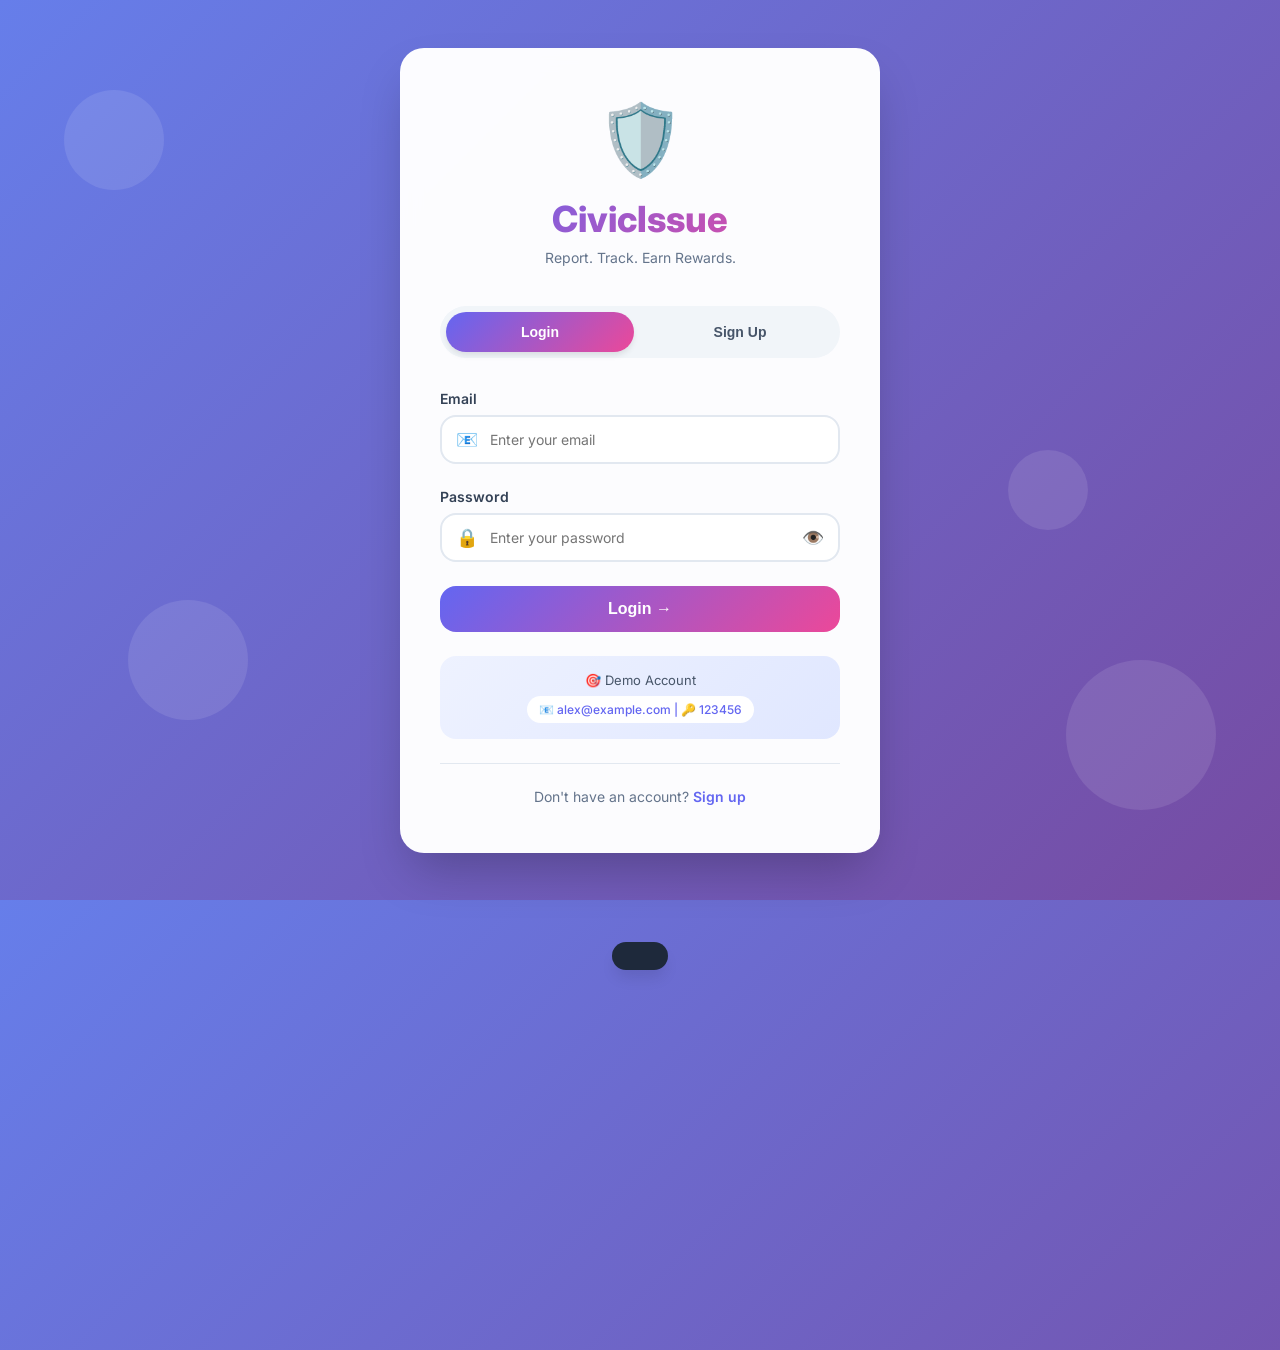
==== login.html @ 097c4b52 "Commit" ====
<!DOCTYPE html>
<html lang="en">
<head>
    <meta charset="UTF-8">
    <meta name="viewport" content="width=device-width, initial-scale=1.0, viewport-fit=cover">
    <title>CivicIssue | Login & Earn Rewards</title>
    <link href="https://fonts.googleapis.com/css2?family=Inter:wght@300;400;500;600;700;800&display=swap" rel="stylesheet">
    <style>
        * {
            margin: 0;
            padding: 0;
            box-sizing: border-box;
        }

        :root {
            --primary: #6366f1;
            --primary-dark: #4f46e5;
            --primary-light: #818cf8;
            --primary-bg: #eef2ff;
            --secondary: #ec4899;
            --secondary-light: #f472b6;
            --success: #10b981;
            --warning: #f59e0b;
            --danger: #ef4444;
            --dark: #0f172a;
            --gray-50: #f8fafc;
            --gray-100: #f1f5f9;
            --gray-200: #e2e8f0;
            --gray-300: #cbd5e1;
            --gray-400: #94a3b8;
            --gray-500: #64748b;
            --gray-600: #475569;
            --gray-700: #334155;
            --gray-800: #1e293b;
            --gray-900: #0f172a;
            --shadow-sm: 0 1px 2px 0 rgb(0 0 0 / 0.05);
            --shadow-md: 0 4px 6px -1px rgb(0 0 0 / 0.1);
            --shadow-lg: 0 10px 15px -3px rgb(0 0 0 / 0.1);
            --shadow-xl: 0 20px 25px -5px rgb(0 0 0 / 0.25);
            --shadow-2xl: 0 25px 50px -12px rgb(0 0 0 / 0.25);
            --radius-sm: 8px;
            --radius-md: 12px;
            --radius-lg: 16px;
            --radius-xl: 20px;
            --radius-2xl: 24px;
            --radius-full: 9999px;
        }

        body {
            font-family: 'Inter', sans-serif;
            background: linear-gradient(135deg, #667eea 0%, #764ba2 100%);
            min-height: 100vh;
            display: flex;
            align-items: center;
            justify-content: center;
            padding: 20px;
            position: relative;
            overflow-x: hidden;
        }

        /* Animated background */
        body::before {
            content: '';
            position: absolute;
            width: 200%;
            height: 200%;
            background: radial-gradient(circle, rgba(255,255,255,0.1) 1%, transparent 1%);
            background-size: 50px 50px;
            animation: moveBackground 20s linear infinite;
            opacity: 0.3;
        }

        @keyframes moveBackground {
            0% {
                transform: translate(0, 0);
            }
            100% {
                transform: translate(50px, 50px);
            }
        }

        /* Floating shapes */
        .floating-shape {
            position: absolute;
            background: rgba(255,255,255,0.1);
            border-radius: 50%;
            animation: float 6s ease-in-out infinite;
            pointer-events: none;
        }

        .shape-1 {
            width: 100px;
            height: 100px;
            top: 10%;
            left: 5%;
            animation-delay: 0s;
        }

        .shape-2 {
            width: 150px;
            height: 150px;
            bottom: 10%;
            right: 5%;
            animation-delay: 1s;
        }

        .shape-3 {
            width: 80px;
            height: 80px;
            top: 50%;
            right: 15%;
            animation-delay: 2s;
        }

        .shape-4 {
            width: 120px;
            height: 120px;
            bottom: 20%;
            left: 10%;
            animation-delay: 1.5s;
        }

        @keyframes float {
            0%, 100% {
                transform: translateY(0) rotate(0deg);
            }
            50% {
                transform: translateY(-20px) rotate(10deg);
            }
        }

        /* Login Container */
        .login-wrapper {
            width: 100%;
            max-width: 480px;
            position: relative;
            z-index: 10;
            animation: slideUp 0.6s ease;
        }

        @keyframes slideUp {
            from {
                opacity: 0;
                transform: translateY(30px);
            }
            to {
                opacity: 1;
                transform: translateY(0);
            }
        }

        /* Login Card */
        .login-card {
            background: rgba(255, 255, 255, 0.98);
            backdrop-filter: blur(10px);
            border-radius: var(--radius-2xl);
            padding: 48px 40px;
            box-shadow: var(--shadow-2xl);
            transition: transform 0.3s ease;
        }

        .login-card:hover {
            transform: translateY(-5px);
        }

        /* Header */
        .login-header {
            text-align: center;
            margin-bottom: 40px;
        }

        .logo-animation {
            display: inline-block;
            animation: bounce 2s ease infinite;
        }

        @keyframes bounce {
            0%, 100% {
                transform: translateY(0);
            }
            50% {
                transform: translateY(-10px);
            }
        }

        .logo-icon-large {
            font-size: 70px;
            margin-bottom: 16px;
            display: inline-block;
        }

        .login-header h1 {
            font-size: 36px;
            font-weight: 800;
            background: linear-gradient(135deg, var(--primary), var(--secondary));
            -webkit-background-clip: text;
            background-clip: text;
            color: transparent;
            margin-bottom: 8px;
        }

        .login-header p {
            color: var(--gray-500);
            font-size: 14px;
        }

        /* Toggle Buttons */
        .auth-toggle {
            display: flex;
            gap: 12px;
            background: var(--gray-100);
            padding: 6px;
            border-radius: var(--radius-full);
            margin-bottom: 32px;
        }

        .toggle-btn {
            flex: 1;
            padding: 12px;
            border: none;
            background: transparent;
            border-radius: var(--radius-full);
            font-weight: 600;
            cursor: pointer;
            transition: all 0.3s ease;
            font-size: 14px;
            color: var(--gray-600);
        }

        .toggle-btn.active {
            background: linear-gradient(135deg, var(--primary), var(--secondary));
            color: white;
            box-shadow: var(--shadow-md);
        }

        /* Forms */
        .auth-form {
            display: none;
            animation: fadeIn 0.4s ease;
        }

        .auth-form.active {
            display: block;
        }

        @keyframes fadeIn {
            from {
                opacity: 0;
                transform: translateX(10px);
            }
            to {
                opacity: 1;
                transform: translateX(0);
            }
        }

        .form-group {
            margin-bottom: 24px;
        }

        .form-group label {
            display: block;
            margin-bottom: 8px;
            font-weight: 600;
            font-size: 14px;
            color: var(--gray-700);
        }

        .input-wrapper {
            position: relative;
        }

        .input-icon {
            position: absolute;
            left: 16px;
            top: 50%;
            transform: translateY(-50%);
            font-size: 18px;
            color: var(--gray-400);
        }

        .form-input {
            width: 100%;
            padding: 14px 16px 14px 48px;
            border: 2px solid var(--gray-200);
            border-radius: var(--radius-lg);
            font-size: 14px;
            font-family: inherit;
            transition: all 0.3s ease;
            background: white;
        }

        .form-input:focus {
            outline: none;
            border-color: var(--primary);
            box-shadow: 0 0 0 4px rgba(99, 102, 241, 0.1);
        }

        .form-input.error {
            border-color: var(--danger);
        }

        .error-message {
            color: var(--danger);
            font-size: 12px;
            margin-top: 6px;
            display: none;
        }

        .error-message.show {
            display: block;
        }

        /* Password Toggle */
        .password-toggle {
            position: absolute;
            right: 16px;
            top: 50%;
            transform: translateY(-50%);
            cursor: pointer;
            font-size: 18px;
            color: var(--gray-400);
            transition: color 0.2s;
        }

        .password-toggle:hover {
            color: var(--gray-600);
        }

        /* Login Button */
        .login-btn {
            width: 100%;
            padding: 14px;
            background: linear-gradient(135deg, var(--primary), var(--secondary));
            border: none;
            border-radius: var(--radius-lg);
            color: white;
            font-weight: 700;
            font-size: 16px;
            cursor: pointer;
            transition: all 0.3s ease;
            position: relative;
            overflow: hidden;
        }

        .login-btn::before {
            content: '';
            position: absolute;
            top: 50%;
            left: 50%;
            width: 0;
            height: 0;
            border-radius: 50%;
            background: rgba(255,255,255,0.3);
            transform: translate(-50%, -50%);
            transition: width 0.6s, height 0.6s;
        }

        .login-btn:hover::before {
            width: 300px;
            height: 300px;
        }

        .login-btn:hover {
            transform: translateY(-2px);
            box-shadow: var(--shadow-lg);
        }

        .login-btn:active {
            transform: translateY(0);
        }

        /* Demo Credentials */
        .demo-credentials {
            background: linear-gradient(135deg, var(--primary-bg), #e0e7ff);
            border-radius: var(--radius-lg);
            padding: 16px;
            margin-top: 24px;
            text-align: center;
        }

        .demo-credentials p {
            font-size: 13px;
            color: var(--gray-600);
            margin-bottom: 8px;
        }

        .demo-badge {
            display: inline-flex;
            align-items: center;
            gap: 8px;
            background: white;
            padding: 6px 12px;
            border-radius: var(--radius-full);
            font-size: 12px;
            font-weight: 500;
            color: var(--primary);
            cursor: pointer;
            transition: all 0.2s;
        }

        .demo-badge:hover {
            background: var(--primary);
            color: white;
            transform: scale(1.05);
        }

        /* Signup Link */
        .auth-footer {
            text-align: center;
            margin-top: 24px;
            padding-top: 24px;
            border-top: 1px solid var(--gray-200);
            font-size: 14px;
            color: var(--gray-500);
        }

        .auth-footer a {
            color: var(--primary);
            text-decoration: none;
            font-weight: 600;
            transition: color 0.2s;
        }

        .auth-footer a:hover {
            color: var(--secondary);
        }

        /* Toast Notification */
        .toast {
            position: fixed;
            bottom: 30px;
            left: 50%;
            transform: translateX(-50%) translateY(100px);
            background: var(--gray-800);
            color: white;
            padding: 14px 28px;
            border-radius: var(--radius-full);
            font-size: 14px;
            font-weight: 500;
            z-index: 1000;
            transition: transform 0.3s ease;
            box-shadow: var(--shadow-lg);
            white-space: nowrap;
        }

        .toast.show {
            transform: translateX(-50%) translateY(0);
        }

        .toast-success {
            background: var(--success);
        }

        .toast-error {
            background: var(--danger);
        }

        /* Responsive Design */
        @media (max-width: 600px) {
            body {
                padding: 16px;
            }

            .login-card {
                padding: 32px 24px;
            }

            .login-header h1 {
                font-size: 28px;
            }

            .logo-icon-large {
                font-size: 55px;
            }

            .form-input {
                padding: 12px 16px 12px 44px;
                font-size: 16px; /* Prevents zoom on mobile */
            }

            .input-icon {
                left: 14px;
                font-size: 16px;
            }

            .login-btn {
                padding: 12px;
            }

            .demo-credentials p {
                font-size: 11px;
            }

            .demo-badge {
                font-size: 11px;
                padding: 4px 10px;
            }

            .toast {
                font-size: 12px;
                padding: 10px 20px;
                white-space: nowrap;
            }

            .auth-toggle {
                margin-bottom: 24px;
            }

            .toggle-btn {
                padding: 10px;
                font-size: 13px;
            }
        }

        @media (max-width: 480px) {
            .login-card {
                padding: 24px 20px;
            }

            .login-header {
                margin-bottom: 28px;
            }

            .form-group {
                margin-bottom: 18px;
            }

            .demo-credentials {
                padding: 12px;
            }
        }

        @media (max-width: 380px) {
            .login-card {
                padding: 20px 16px;
            }

            .login-header h1 {
                font-size: 24px;
            }

            .logo-icon-large {
                font-size: 45px;
            }
        }
    </style>
</head>
<body>

    <!-- Floating animated shapes -->
    <div class="floating-shape shape-1"></div>
    <div class="floating-shape shape-2"></div>
    <div class="floating-shape shape-3"></div>
    <div class="floating-shape shape-4"></div>

    <div class="login-wrapper">
        <div class="login-card">
            <div class="login-header">
                <div class="logo-animation">
                    <div class="logo-icon-large">🛡️</div>
                </div>
                <h1>CivicIssue</h1>
                <p>Report. Track. Earn Rewards.</p>
            </div>

            <!-- Toggle Buttons -->
            <div class="auth-toggle">
                <button class="toggle-btn active" onclick="switchForm('login')">Login</button>
                <button class="toggle-btn" onclick="switchForm('signup')">Sign Up</button>
            </div>

            <!-- Login Form -->
            <div id="loginForm" class="auth-form active">
                <form onsubmit="handleLogin(event)">
                    <div class="form-group">
                        <label>Email</label>
                        <div class="input-wrapper">
                            <span class="input-icon">📧</span>
                            <input type="email" id="loginEmail" class="form-input" required placeholder="Enter your email">
                        </div>
                    </div>

                    <div class="form-group">
                        <label>Password</label>
                        <div class="input-wrapper">
                            <span class="input-icon">🔒</span>
                            <input type="password" id="loginPassword" class="form-input" required placeholder="Enter your password">
                            <span class="password-toggle" onclick="togglePassword('loginPassword')">👁️</span>
                        </div>
                    </div>

                    <button type="submit" class="login-btn">Login →</button>
                </form>

                <!-- Demo Credentials -->
                <div class="demo-credentials">
                    <p>🎯 Demo Account</p>
                    <div class="demo-badge" onclick="fillDemoCredentials()">
                        📧 alex@example.com | 🔑 123456
                    </div>
                </div>

                <div class="auth-footer">
                    Don't have an account? <a href="#" onclick="switchForm('signup'); return false;">Sign up</a>
                </div>
            </div>

            <!-- Signup Form -->
            <div id="signupForm" class="auth-form">
                <form onsubmit="handleSignup(event)">
                    <div class="form-group">
                        <label>Full Name</label>
                        <div class="input-wrapper">
                            <span class="input-icon">👤</span>
                            <input type="text" id="signupName" class="form-input" required placeholder="Enter your full name">
                        </div>
                    </div>

                    <div class="form-group">
                        <label>Email</label>
                        <div class="input-wrapper">
                            <span class="input-icon">📧</span>
                            <input type="email" id="signupEmail" class="form-input" required placeholder="Enter your email">
                        </div>
                    </div>

                    <div class="form-group">
                        <label>Password</label>
                        <div class="input-wrapper">
                            <span class="input-icon">🔒</span>
                            <input type="password" id="signupPassword" class="form-input" required placeholder="Create password (min 6 chars)">
                            <span class="password-toggle" onclick="togglePassword('signupPassword')">👁️</span>
                        </div>
                    </div>

                    <div class="form-group">
                        <label>Confirm Password</label>
                        <div class="input-wrapper">
                            <span class="input-icon">✓</span>
                            <input type="password" id="signupConfirmPassword" class="form-input" required placeholder="Confirm your password">
                            <span class="password-toggle" onclick="togglePassword('signupConfirmPassword')">👁️</span>
                        </div>
                    </div>

                    <button type="submit" class="login-btn">Create Account →</button>
                </form>

                <div class="auth-footer">
                    Already have an account? <a href="#" onclick="switchForm('login'); return false;">Login</a>
                </div>
            </div>
        </div>
    </div>

    <div id="toast" class="toast"></div>

    <script>
        // Switch between login and signup forms
        function switchForm(formType) {
            const loginForm = document.getElementById('loginForm');
            const signupForm = document.getElementById('signupForm');
            const toggleBtns = document.querySelectorAll('.toggle-btn');
            
            if (formType === 'login') {
                loginForm.classList.add('active');
                signupForm.classList.remove('active');
                toggleBtns[0].classList.add('active');
                toggleBtns[1].classList.remove('active');
            } else {
                signupForm.classList.add('active');
                loginForm.classList.remove('active');
                toggleBtns[1].classList.add('active');
                toggleBtns[0].classList.remove('active');
            }
        }

        // Toggle password visibility
        function togglePassword(inputId) {
            const input = document.getElementById(inputId);
            const toggle = input.nextElementSibling;
            
            if (input.type === 'password') {
                input.type = 'text';
                toggle.textContent = '🙈';
            } else {
                input.type = 'password';
                toggle.textContent = '👁️';
            }
        }

        // Fill demo credentials
        function fillDemoCredentials() {
            document.getElementById('loginEmail').value = 'alex@example.com';
            document.getElementById('loginPassword').value = '123456';
            showToast('Demo credentials filled! Click Login', 'success');
        }

        // Show toast message
        function showToast(message, type = 'info') {
            const toast = document.getElementById('toast');
            toast.textContent = message;
            toast.classList.remove('toast-success', 'toast-error');
            
            if (type === 'success') {
                toast.classList.add('toast-success');
            } else if (type === 'error') {
                toast.classList.add('toast-error');
            }
            
            toast.classList.add('show');
            setTimeout(() => {
                toast.classList.remove('show');
            }, 3000);
        }

        // Handle Login
        function handleLogin(event) {
            event.preventDefault();
            
            const email = document.getElementById('loginEmail').value.trim();
            const password = document.getElementById('loginPassword').value;
            
            if (!email || !password) {
                showToast('Please fill all fields', 'error');
                return;
            }
            
            // Get users from localStorage
            let users = JSON.parse(localStorage.getItem('civic_users') || '[]');
            
            // Check if users exist, if not create default demo user
            if (users.length === 0) {
                users = [{
                    id: 'user_001',
                    name: 'Alex Chen',
                    email: 'alex@example.com',
                    password: '123456',
                    rewards: 175,
                    joinDate: new Date().toISOString().split('T')[0],
                    reportsCount: 5,
                    resolvedCount: 3,
                    avatar: '👤',
                    transactions: [
                        { id: 'tx_001', amount: 100, date: new Date().toISOString().split('T')[0], description: 'Illegal dumping report' },
                        { id: 'tx_002', amount: 50, date: new Date().toISOString().split('T')[0], description: 'Vandalism report' }
                    ]
                }];
                localStorage.setItem('civic_users', JSON.stringify(users));
            }
            
            const user = users.find(u => u.email === email && u.password === password);
            
            if (user) {
                // Store current user
                localStorage.setItem('civic_current_user', JSON.stringify(user));
                showToast('Login successful! Redirecting...', 'success');
                setTimeout(() => {
                    window.location.href = 'dashboard.html';
                }, 1000);
            } else {
                showToast('Invalid email or password!', 'error');
            }
        }

        // Handle Signup
        function handleSignup(event) {
            event.preventDefault();
            
            const name = document.getElementById('signupName').value.trim();
            const email = document.getElementById('signupEmail').value.trim();
            const password = document.getElementById('signupPassword').value;
            const confirmPassword = document.getElementById('signupConfirmPassword').value;
            
            if (!name || !email || !password || !confirmPassword) {
                showToast('Please fill all fields', 'error');
                return;
            }
            
            if (password !== confirmPassword) {
                showToast('Passwords do not match!', 'error');
                return;
            }
            
            if (password.length < 6) {
                showToast('Password must be at least 6 characters!', 'error');
                return;
            }
            
            // Email validation
            const emailRegex = /^[^\s@]+@[^\s@]+\.[^\s@]+$/;
            if (!emailRegex.test(email)) {
                showToast('Please enter a valid email address', 'error');
                return;
            }
            
            // Get existing users
            let users = JSON.parse(localStorage.getItem('civic_users') || '[]');
            
            // Check if email already exists
            if (users.find(u => u.email === email)) {
                showToast('Email already registered! Please login.', 'error');
                return;
            }
            
            // Create new user
            const newUser = {
                id: 'user_' + Date.now(),
                name: name,
                email: email,
                password: password,
                rewards: 0,
                joinDate: new Date().toISOString().split('T')[0],
                reportsCount: 0,
                resolvedCount: 0,
                avatar: '👤',
                transactions: []
            };
            
            users.push(newUser);
            localStorage.setItem('civic_users', JSON.stringify(users));
            localStorage.setItem('civic_current_user', JSON.stringify(newUser));
            
            showToast('Account created successfully! Redirecting...', 'success');
            setTimeout(() => {
                window.location.href = 'dashboard.html';
            }, 1000);
        }

        // Initialize data if needed
        function initializeData() {
            if (!localStorage.getItem('civic_complaints')) {
                const initialComplaints = [
                    {
                        id: 'CIV-001',
                        type: 'authority',
                        title: 'Deep pothole on Main Street',
                        location: 'Main Street, near City Mall',
                        description: 'Large pothole causing accidents and traffic jams',
                        category: 'Pothole / Road Damage',
                        priority: 'high',
                        status: 'progress',
                        upvotes: 247,
                        date: new Date().toISOString().split('T')[0],
                        userId: 'user_001',
                        userName: 'Alex Chen',
                        anonymous: false,
                        timeline: [
                            { status: 'submitted', date: new Date().toISOString().split('T')[0], note: 'Report submitted' },
                            { status: 'assigned', date: new Date().toISOString().split('T')[0], note: 'Assigned to Public Works' }
                        ]
                    },
                    {
                        id: 'CIV-002',
                        type: 'authority',
                        title: 'Broken streetlight',
                        location: 'Park Avenue, Sector 12',
                        description: 'Streetlight not working for 2 weeks, dangerous at night',
                        category: 'Broken Streetlight',
                        priority: 'critical',
                        status: 'pending',
                        upvotes: 89,
                        date: new Date().toISOString().split('T')[0],
                        userId: 'user_002',
                        userName: 'Sarah Johnson',
                        anonymous: false,
                        timeline: [{ status: 'submitted', date: new Date().toISOString().split('T')[0], note: 'Report submitted' }]
                    },
                    {
                        id: 'CIV-003',
                        type: 'individual',
                        title: 'Graffiti on heritage wall',
                        location: 'Railway Station Underpass',
                        description: 'Offensive graffiti on heritage wall',
                        category: 'Vandalism / Graffiti',
                        priority: 'high',
                        status: 'verified',
                        upvotes: 456,
                        date: new Date().toISOString().split('T')[0],
                        userId: 'user_003',
                        userName: 'Mike Rodriguez',
                        anonymous: false,
                        reward: 50,
                        rewardStatus: 'pending',
                        timeline: [
                            { status: 'submitted', date: new Date().toISOString().split('T')[0], note: 'Report submitted' },
                            { status: 'verified', date: new Date().toISOString().split('T')[0], note: 'Verified - Fine issued' }
                        ]
                    }
                ];
                localStorage.setItem('civic_complaints', JSON.stringify(initialComplaints));
            }
        }
        
        // Initialize on load
        initializeData();
        
        // Add enter key support
        document.addEventListener('keypress', function(e) {
            if (e.key === 'Enter') {
                const activeForm = document.querySelector('.auth-form.active');
                if (activeForm.id === 'loginForm') {
                    handleLogin(e);
                } else if (activeForm.id === 'signupForm') {
                    handleSignup(e);
                }
            }
        });
    </script>
</body>
</html>
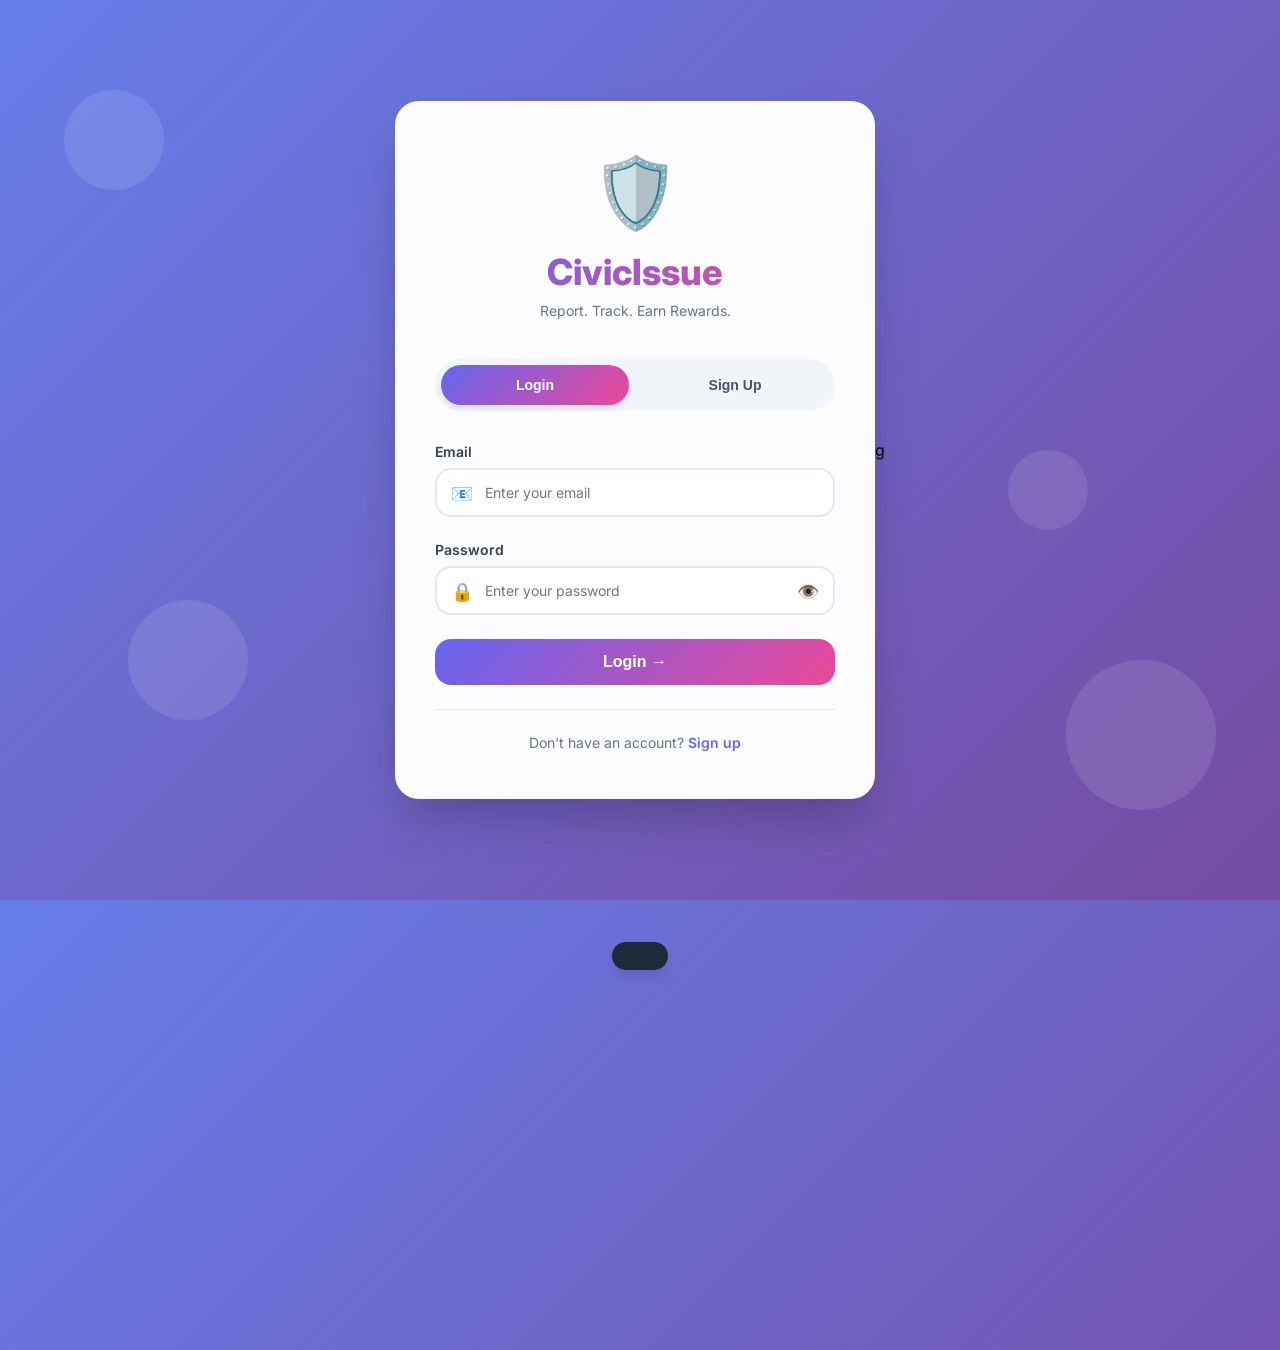
==== commit 49233b60: "Commit.." ====
--- a/login.html
+++ b/login.html
@@ -370,41 +370,6 @@
             transform: translateY(0);
         }
 
-        /* Demo Credentials */
-        .demo-credentials {
-            background: linear-gradient(135deg, var(--primary-bg), #e0e7ff);
-            border-radius: var(--radius-lg);
-            padding: 16px;
-            margin-top: 24px;
-            text-align: center;
-        }
-
-        .demo-credentials p {
-            font-size: 13px;
-            color: var(--gray-600);
-            margin-bottom: 8px;
-        }
-
-        .demo-badge {
-            display: inline-flex;
-            align-items: center;
-            gap: 8px;
-            background: white;
-            padding: 6px 12px;
-            border-radius: var(--radius-full);
-            font-size: 12px;
-            font-weight: 500;
-            color: var(--primary);
-            cursor: pointer;
-            transition: all 0.2s;
-        }
-
-        .demo-badge:hover {
-            background: var(--primary);
-            color: white;
-            transform: scale(1.05);
-        }
-
         /* Signup Link */
         .auth-footer {
             text-align: center;
@@ -476,7 +441,7 @@
 
             .form-input {
                 padding: 12px 16px 12px 44px;
-                font-size: 16px; /* Prevents zoom on mobile */
+                font-size: 16px;
             }
 
             .input-icon {
@@ -486,15 +451,6 @@
 
             .login-btn {
                 padding: 12px;
-            }
-
-            .demo-credentials p {
-                font-size: 11px;
-            }
-
-            .demo-badge {
-                font-size: 11px;
-                padding: 4px 10px;
             }
 
             .toast {
@@ -524,10 +480,6 @@
 
             .form-group {
                 margin-bottom: 18px;
-            }
-
-            .demo-credentials {
-                padding: 12px;
             }
         }
 
@@ -593,14 +545,6 @@
                     <button type="submit" class="login-btn">Login →</button>
                 </form>
 
-                <!-- Demo Credentials -->
-                <div class="demo-credentials">
-                    <p>🎯 Demo Account</p>
-                    <div class="demo-badge" onclick="fillDemoCredentials()">
-                        📧 alex@example.com | 🔑 123456
-                    </div>
-                </div>
-
                 <div class="auth-footer">
                     Don't have an account? <a href="#" onclick="switchForm('signup'); return false;">Sign up</a>
                 </div>
@@ -689,13 +633,6 @@
             }
         }
 
-        // Fill demo credentials
-        function fillDemoCredentials() {
-            document.getElementById('loginEmail').value = 'alex@example.com';
-            document.getElementById('loginPassword').value = '123456';
-            showToast('Demo credentials filled! Click Login', 'success');
-        }
-
         // Show toast message
         function showToast(message, type = 'info') {
             const toast = document.getElementById('toast');
@@ -728,26 +665,6 @@
             
             // Get users from localStorage
             let users = JSON.parse(localStorage.getItem('civic_users') || '[]');
-            
-            // Check if users exist, if not create default demo user
-            if (users.length === 0) {
-                users = [{
-                    id: 'user_001',
-                    name: 'Alex Chen',
-                    email: 'alex@example.com',
-                    password: '123456',
-                    rewards: 175,
-                    joinDate: new Date().toISOString().split('T')[0],
-                    reportsCount: 5,
-                    resolvedCount: 3,
-                    avatar: '👤',
-                    transactions: [
-                        { id: 'tx_001', amount: 100, date: new Date().toISOString().split('T')[0], description: 'Illegal dumping report' },
-                        { id: 'tx_002', amount: 50, date: new Date().toISOString().split('T')[0], description: 'Vandalism report' }
-                    ]
-                }];
-                localStorage.setItem('civic_users', JSON.stringify(users));
-            }
             
             const user = users.find(u => u.email === email && u.password === password);
             
@@ -890,6 +807,27 @@
                 ];
                 localStorage.setItem('civic_complaints', JSON.stringify(initialComplaints));
             }
+            
+            // Create a default demo user for first-time users
+            if (!localStorage.getItem('civic_users') || JSON.parse(localStorage.getItem('civic_users')).length === 0) {
+                const defaultUser = {
+                    id: 'user_001',
+                    name: 'Alex Chen',
+                    email: 'alex@example.com',
+                    password: '123456',
+                    rewards: 175,
+                    joinDate: new Date().toISOString().split('T')[0],
+                    reportsCount: 5,
+                    resolvedCount: 3,
+                    avatar: '👤',
+                    transactions: [
+                        { id: 'tx_001', amount: 100, date: new Date().toISOString().split('T')[0], description: 'Illegal dumping report' },
+                        { id: 'tx_002', amount: 50, date: new Date().toISOString().split('T')[0], description: 'Vandalism report' },
+                        { id: 'tx_003', amount: 25, date: new Date().toISOString().split('T')[0], description: 'Littering report' }
+                    ]
+                };
+                localStorage.setItem('civic_users', JSON.stringify([defaultUser]));
+            }
         }
         
         // Initialize on load
@@ -908,4 +846,4 @@
         });
     </script>
 </body>
-</html>+</html>g
